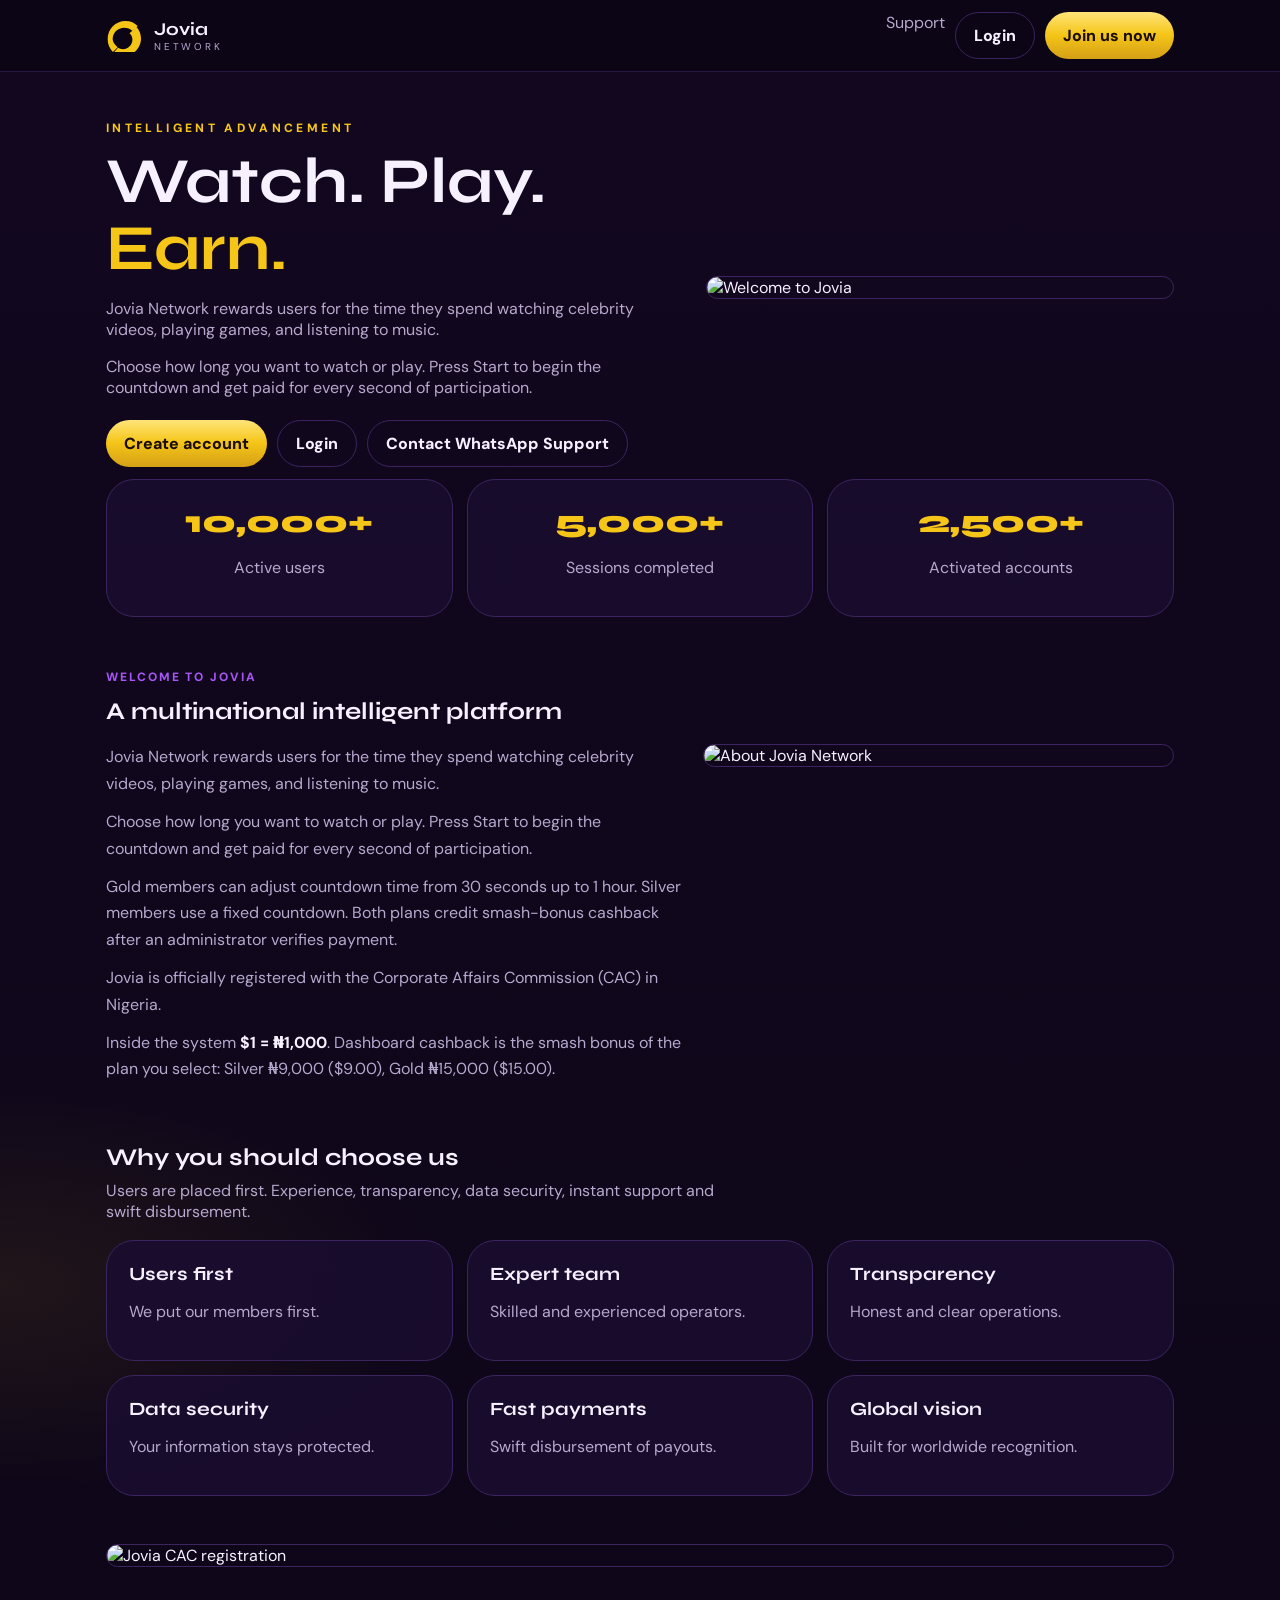
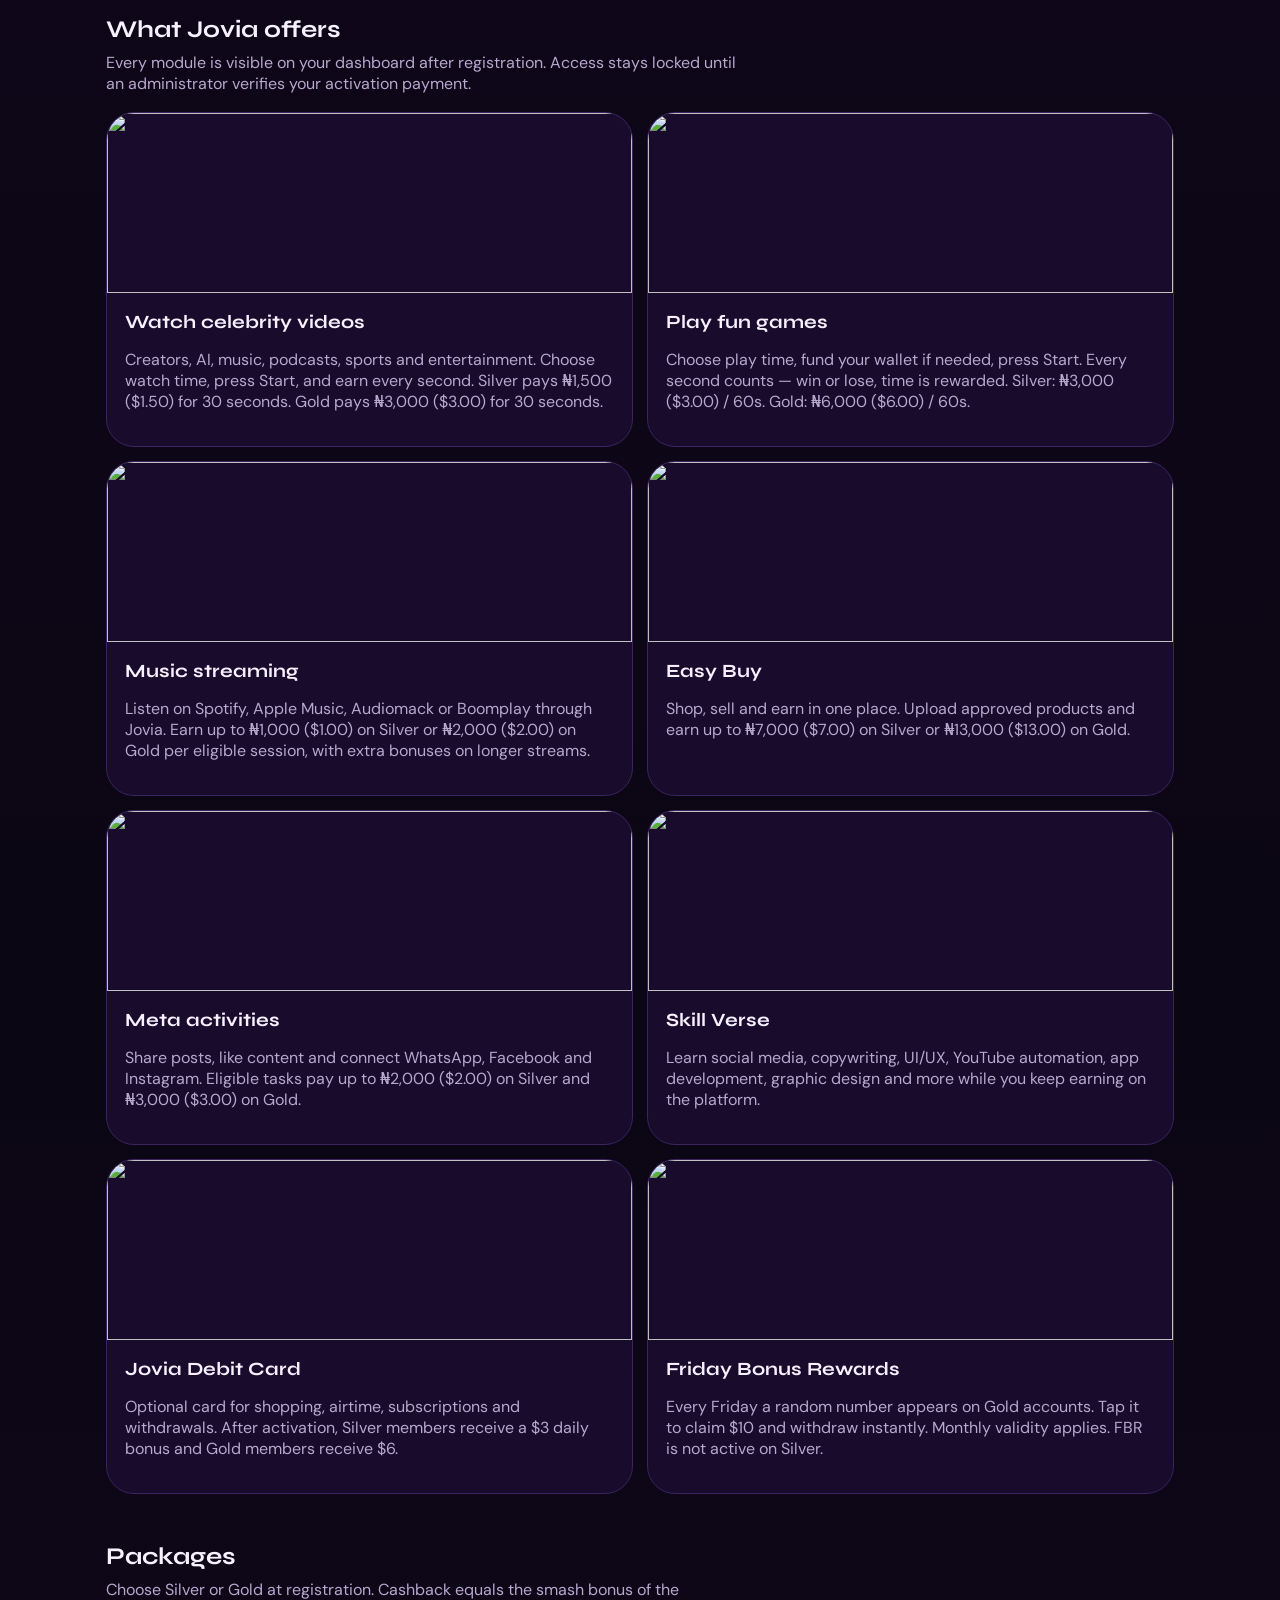
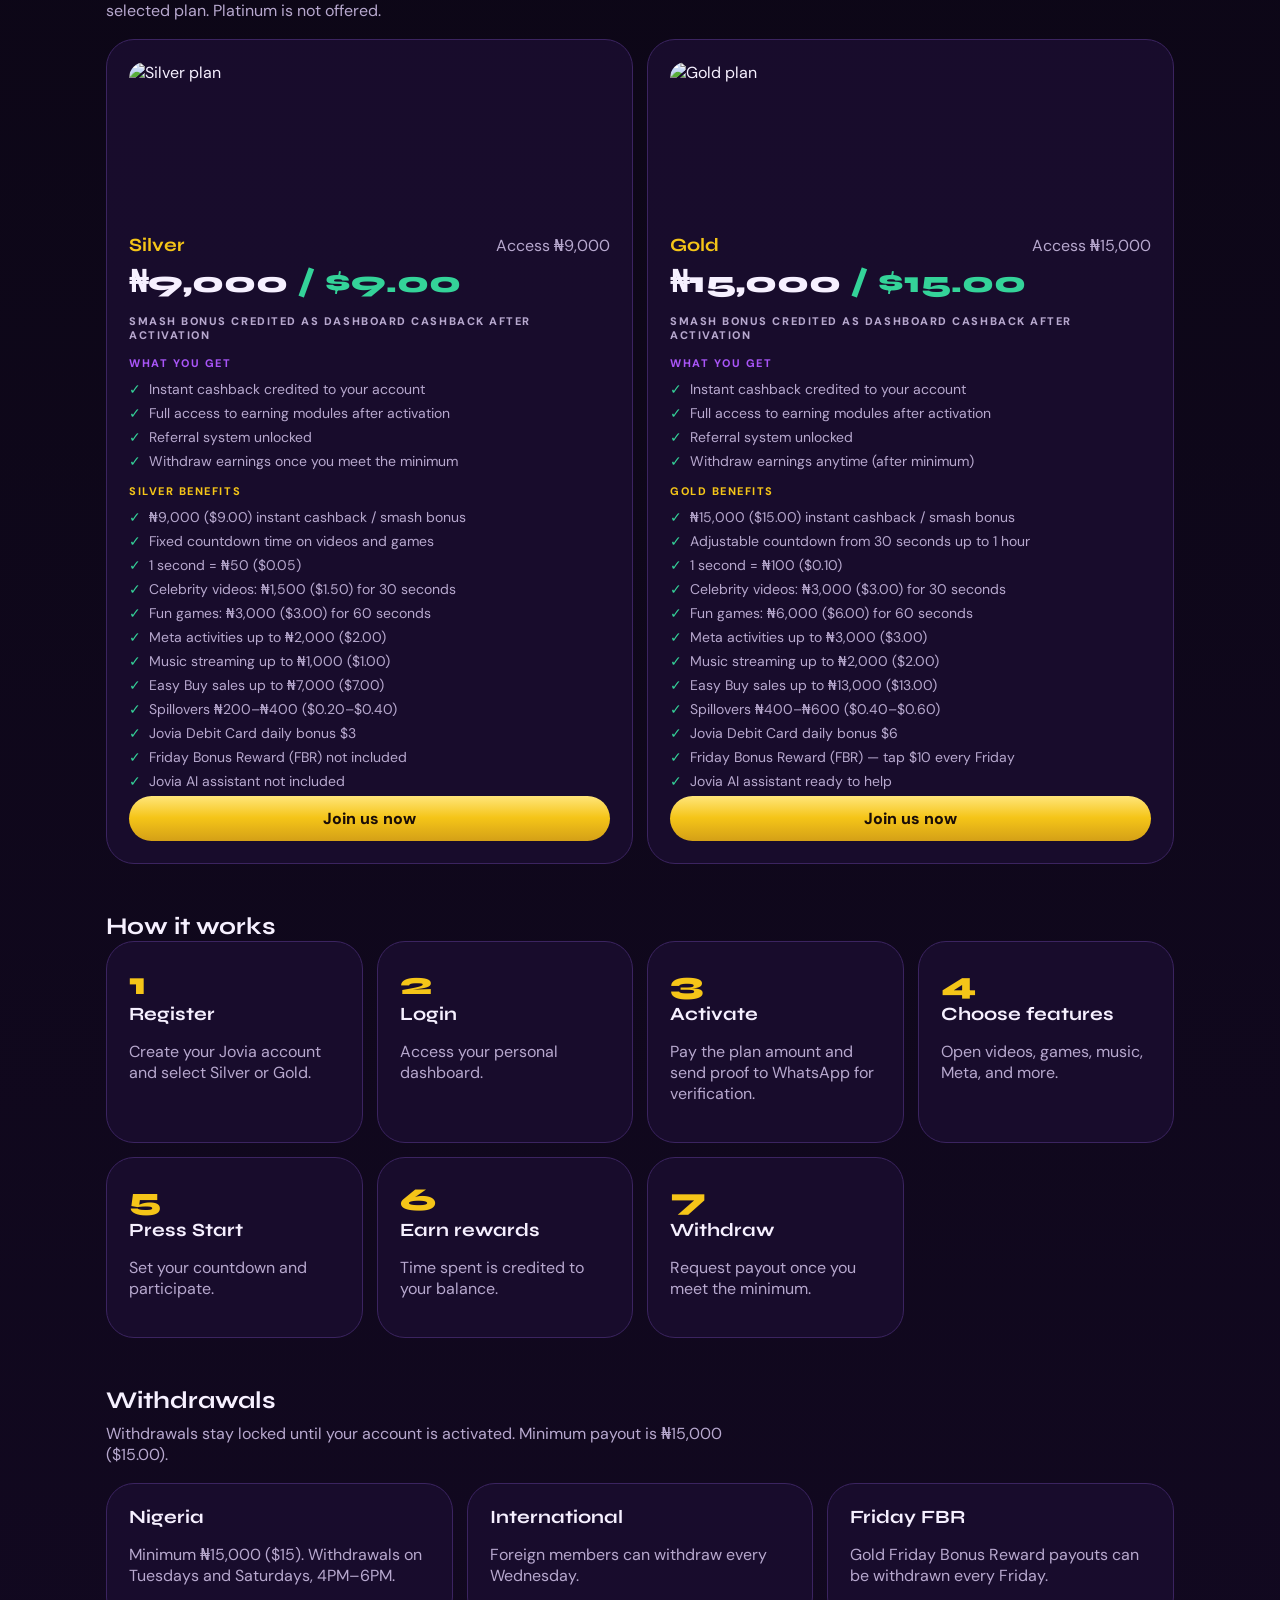
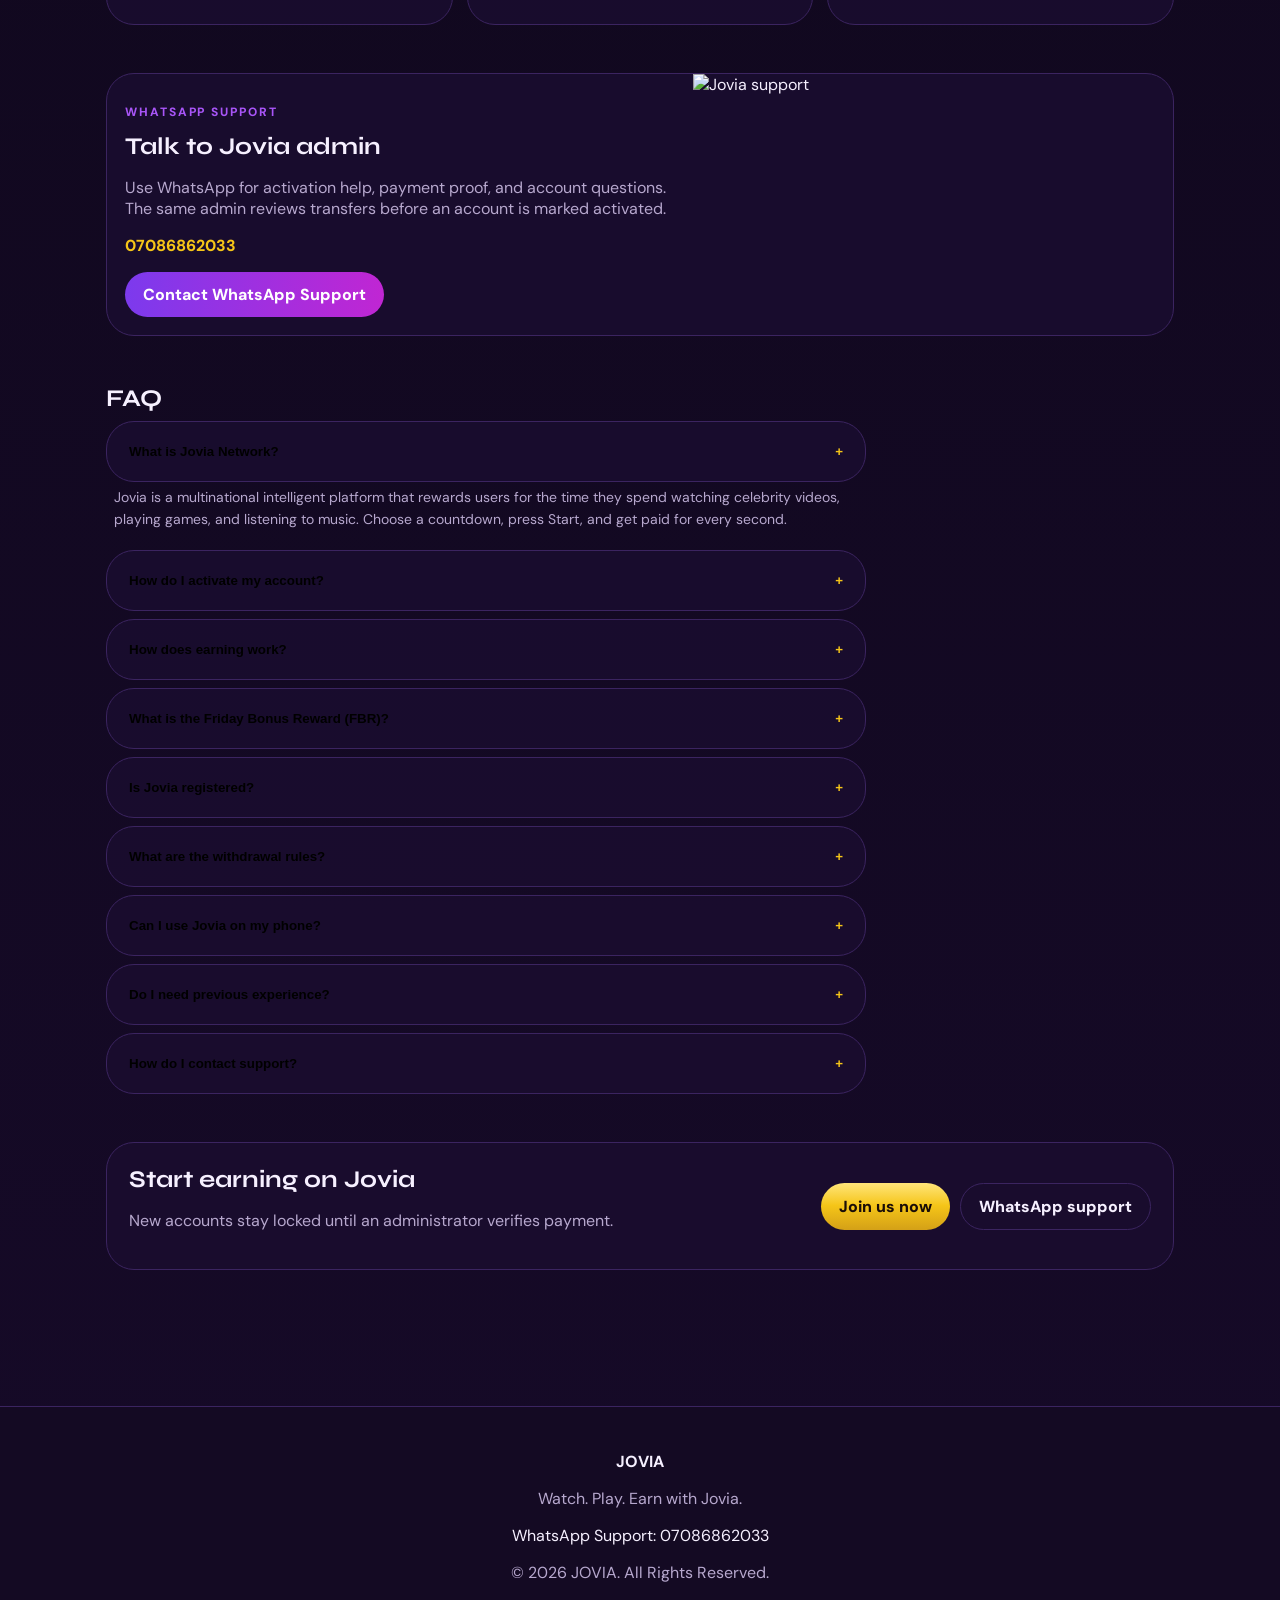
==== index.html @ 7bcab1d8 "Add files via upload" ====
<!DOCTYPE html>
<html lang="en">
<head>
  <meta charset="UTF-8" />
  <meta name="viewport" content="width=device-width, initial-scale=1" />
  <title>Jovia Network</title>
  <link rel="stylesheet" href="style.css" />
</head>
<body>
  <header class="topbar">
    <div class="topbar-inner">
      <a class="logo" href="index.html">
        <svg viewBox="0 0 48 36" aria-hidden="true"><path d="M8 22c0-8 6-14 14-14 4 0 7 1.4 9.5 3.8L38 6c-3.6-3.7-8.6-6-14.5-6C11.3 0 2 9.4 2 22c0 6.2 2.4 11.4 6.3 15.2L14 31.4C10.4 28.5 8 25.5 8 22Zm20.2-7.4c2.2 2 3.5 4.6 3.5 7.6 0 6.4-5.1 11.6-11.4 11.6-2.2 0-4.2-.6-5.9-1.7L9.2 38C12.5 40.6 16.6 42 21 42c11.6 0 21-9.4 21-21 0-5.3-2-10.1-5.3-13.8l-8.5 7.4Z" fill="#F5C518"/></svg>
        <span><b>Jovia</b><small>Network</small></span>
      </a>
      <div class="cta" style="margin:0">
        <a class="hide-sm muted" href="#support">Support</a>
        <a class="ghost-btn hide-sm" href="login.html">Login</a>
        <a class="gold-btn" href="register.html">Join us now</a>
      </div>
    </div>
  </header>

  <main class="wrap">
    <section class="hero">
      <div>
        <p class="kicker">Intelligent advancement</p>
        <h1>Watch. Play. <span>Earn.</span></h1>
        <p class="muted">Jovia Network rewards users for the time they spend watching celebrity videos, playing games, and listening to music.</p>
        <p class="muted">Choose how long you want to watch or play. Press Start to begin the countdown and get paid for every second of participation.</p>
        <div class="cta">
          <a class="gold-btn" href="register.html">Create account</a>
          <a class="ghost-btn" href="login.html">Login</a>
          <a class="ghost-btn" href="https://wa.me/2347086862033" target="_blank" rel="noopener">Contact WhatsApp Support</a>
        </div>
      </div>
      <img src="images/1000032017.jpg" alt="Welcome to Jovia" />
    </section>

    <section class="stats">
      <div class="card" style="text-align:center"><div class="stat">10,000+</div><p class="muted">Active users</p></div>
      <div class="card" style="text-align:center"><div class="stat">5,000+</div><p class="muted">Sessions completed</p></div>
      <div class="card" style="text-align:center"><div class="stat">2,500+</div><p class="muted">Activated accounts</p></div>
    </section>

    <section class="sec">
      <p class="badge">Welcome to Jovia</p>
      <h2>A multinational intelligent platform</h2>
      <div class="split">
        <div class="copy">
          <p>Jovia Network rewards users for the time they spend watching celebrity videos, playing games, and listening to music.</p>
          <p>Choose how long you want to watch or play. Press Start to begin the countdown and get paid for every second of participation.</p>
          <p>Gold members can adjust countdown time from 30 seconds up to 1 hour. Silver members use a fixed countdown. Both plans credit smash-bonus cashback after an administrator verifies payment.</p>
          <p>Jovia is officially registered with the Corporate Affairs Commission (CAC) in Nigeria.</p>
          <p>Inside the system <strong>$1 = ₦1,000</strong>. Dashboard cashback is the smash bonus of the plan you select: Silver ₦9,000 ($9.00), Gold ₦15,000 ($15.00).</p>
        </div>
        <img class="shot" src="images/1000032016.jpg" alt="About Jovia Network" />
      </div>
    </section>

    <section class="sec">
      <h2>Why you should choose us</h2>
      <p class="muted lead">Users are placed first. Experience, transparency, data security, instant support and swift disbursement.</p>
      <div class="grid3">
        <div class="card"><h3>Users first</h3><p class="muted">We put our members first.</p></div>
        <div class="card"><h3>Expert team</h3><p class="muted">Skilled and experienced operators.</p></div>
        <div class="card"><h3>Transparency</h3><p class="muted">Honest and clear operations.</p></div>
        <div class="card"><h3>Data security</h3><p class="muted">Your information stays protected.</p></div>
        <div class="card"><h3>Fast payments</h3><p class="muted">Swift disbursement of payouts.</p></div>
        <div class="card"><h3>Global vision</h3><p class="muted">Built for worldwide recognition.</p></div>
      </div>
    </section>

    <section class="sec"><img class="shot" src="images/1000032018.jpg" alt="Jovia CAC registration" /></section>

    <section class="sec">
      <h2>What Jovia offers</h2>
      <p class="muted lead">Every module is visible on your dashboard after registration. Access stays locked until an administrator verifies your activation payment.</p>
      <div class="grid2">
        <article class="card feature"><img src="images/1000032020.jpg" alt=""><div class="pad"><h3>Watch celebrity videos</h3><p class="muted">Creators, AI, music, podcasts, sports and entertainment. Choose watch time, press Start, and earn every second. Silver pays ₦1,500 ($1.50) for 30 seconds. Gold pays ₦3,000 ($3.00) for 30 seconds.</p></div></article>
        <article class="card feature"><img src="images/1000032021.jpg" alt=""><div class="pad"><h3>Play fun games</h3><p class="muted">Choose play time, fund your wallet if needed, press Start. Every second counts — win or lose, time is rewarded. Silver: ₦3,000 ($3.00) / 60s. Gold: ₦6,000 ($6.00) / 60s.</p></div></article>
        <article class="card feature"><img src="images/1000032022.jpg" alt=""><div class="pad"><h3>Music streaming</h3><p class="muted">Listen on Spotify, Apple Music, Audiomack or Boomplay through Jovia. Earn up to ₦1,000 ($1.00) on Silver or ₦2,000 ($2.00) on Gold per eligible session, with extra bonuses on longer streams.</p></div></article>
        <article class="card feature"><img src="images/1000032023.jpg" alt=""><div class="pad"><h3>Easy Buy</h3><p class="muted">Shop, sell and earn in one place. Upload approved products and earn up to ₦7,000 ($7.00) on Silver or ₦13,000 ($13.00) on Gold.</p></div></article>
        <article class="card feature"><img src="images/1000034482.jpg" alt=""><div class="pad"><h3>Meta activities</h3><p class="muted">Share posts, like content and connect WhatsApp, Facebook and Instagram. Eligible tasks pay up to ₦2,000 ($2.00) on Silver and ₦3,000 ($3.00) on Gold.</p></div></article>
        <article class="card feature"><img src="images/1000034480.jpg" alt=""><div class="pad"><h3>Skill Verse</h3><p class="muted">Learn social media, copywriting, UI/UX, YouTube automation, app development, graphic design and more while you keep earning on the platform.</p></div></article>
        <article class="card feature"><img src="images/1000034481.jpg" alt=""><div class="pad"><h3>Jovia Debit Card</h3><p class="muted">Optional card for shopping, airtime, subscriptions and withdrawals. After activation, Silver members receive a $3 daily bonus and Gold members receive $6.</p></div></article>
        <article class="card feature"><img src="images/1000032019.jpg" alt=""><div class="pad"><h3>Friday Bonus Rewards</h3><p class="muted">Every Friday a random number appears on Gold accounts. Tap it to claim $10 and withdraw instantly. Monthly validity applies. FBR is not active on Silver.</p></div></article>
      </div>
    </section>

    <section class="sec">
      <h2>Packages</h2>
      <p class="muted lead">Choose Silver or Gold at registration. Cashback equals the smash bonus of the selected plan. Platinum is not offered.</p>
      <div class="grid2">
        <div class="card pkg">
          <img src="images/1000032047.jpg" alt="Silver plan">
          <div class="pkg-head"><h3>Silver</h3><span class="muted">Access ₦9,000</span></div>
          <p class="pkg-price">₦9,000 <span class="ok">/ $9.00</span></p>
          <p class="muted tiny">Smash bonus credited as dashboard cashback after activation</p>
          <p class="tiny violet">WHAT YOU GET</p>
          <ul class="checks">
            <li>Instant cashback credited to your account</li>
            <li>Full access to earning modules after activation</li>
            <li>Referral system unlocked</li>
            <li>Withdraw earnings once you meet the minimum</li>
          </ul>
          <p class="tiny gold">SILVER BENEFITS</p>
          <ul class="checks">
            <li>₦9,000 ($9.00) instant cashback / smash bonus</li>
            <li>Fixed countdown time on videos and games</li>
            <li>1 second = ₦50 ($0.05)</li>
            <li>Celebrity videos: ₦1,500 ($1.50) for 30 seconds</li>
            <li>Fun games: ₦3,000 ($3.00) for 60 seconds</li>
            <li>Meta activities up to ₦2,000 ($2.00)</li>
            <li>Music streaming up to ₦1,000 ($1.00)</li>
            <li>Easy Buy sales up to ₦7,000 ($7.00)</li>
            <li>Spillovers ₦200–₦400 ($0.20–$0.40)</li>
            <li>Jovia Debit Card daily bonus $3</li>
            <li>Friday Bonus Reward (FBR) not included</li>
            <li>Jovia AI assistant not included</li>
          </ul>
          <a class="gold-btn full" href="register.html">Join us now</a>
        </div>
        <div class="card pkg">
          <img src="images/1000032046.jpg" alt="Gold plan">
          <div class="pkg-head"><h3>Gold</h3><span class="muted">Access ₦15,000</span></div>
          <p class="pkg-price">₦15,000 <span class="ok">/ $15.00</span></p>
          <p class="muted tiny">Smash bonus credited as dashboard cashback after activation</p>
          <p class="tiny violet">WHAT YOU GET</p>
          <ul class="checks">
            <li>Instant cashback credited to your account</li>
            <li>Full access to earning modules after activation</li>
            <li>Referral system unlocked</li>
            <li>Withdraw earnings anytime (after minimum)</li>
          </ul>
          <p class="tiny gold">GOLD BENEFITS</p>
          <ul class="checks">
            <li>₦15,000 ($15.00) instant cashback / smash bonus</li>
            <li>Adjustable countdown from 30 seconds up to 1 hour</li>
            <li>1 second = ₦100 ($0.10)</li>
            <li>Celebrity videos: ₦3,000 ($3.00) for 30 seconds</li>
            <li>Fun games: ₦6,000 ($6.00) for 60 seconds</li>
            <li>Meta activities up to ₦3,000 ($3.00)</li>
            <li>Music streaming up to ₦2,000 ($2.00)</li>
            <li>Easy Buy sales up to ₦13,000 ($13.00)</li>
            <li>Spillovers ₦400–₦600 ($0.40–$0.60)</li>
            <li>Jovia Debit Card daily bonus $6</li>
            <li>Friday Bonus Reward (FBR) — tap $10 every Friday</li>
            <li>Jovia AI assistant ready to help</li>
          </ul>
          <a class="gold-btn full" href="register.html">Join us now</a>
        </div>
      </div>
    </section>

    <section class="sec">
      <h2>How it works</h2>
      <div class="grid4">
        <div class="card"><div class="stat">1</div><h3>Register</h3><p class="muted">Create your Jovia account and select Silver or Gold.</p></div>
        <div class="card"><div class="stat">2</div><h3>Login</h3><p class="muted">Access your personal dashboard.</p></div>
        <div class="card"><div class="stat">3</div><h3>Activate</h3><p class="muted">Pay the plan amount and send proof to WhatsApp for verification.</p></div>
        <div class="card"><div class="stat">4</div><h3>Choose features</h3><p class="muted">Open videos, games, music, Meta, and more.</p></div>
        <div class="card"><div class="stat">5</div><h3>Press Start</h3><p class="muted">Set your countdown and participate.</p></div>
        <div class="card"><div class="stat">6</div><h3>Earn rewards</h3><p class="muted">Time spent is credited to your balance.</p></div>
        <div class="card"><div class="stat">7</div><h3>Withdraw</h3><p class="muted">Request payout once you meet the minimum.</p></div>
      </div>
    </section>

    <section class="sec">
      <h2>Withdrawals</h2>
      <p class="muted lead">Withdrawals stay locked until your account is activated. Minimum payout is ₦15,000 ($15.00).</p>
      <div class="grid3">
        <div class="card"><h3>Nigeria</h3><p class="muted">Minimum ₦15,000 ($15). Withdrawals on Tuesdays and Saturdays, 4PM–6PM.</p></div>
        <div class="card"><h3>International</h3><p class="muted">Foreign members can withdraw every Wednesday.</p></div>
        <div class="card"><h3>Friday FBR</h3><p class="muted">Gold Friday Bonus Reward payouts can be withdrawn every Friday.</p></div>
      </div>
    </section>

    <section class="sec" id="support">
      <div class="card feature support">
        <div class="pad">
          <p class="badge">WhatsApp support</p>
          <h2>Talk to Jovia admin</h2>
          <p class="muted">Use WhatsApp for activation help, payment proof, and account questions. The same admin reviews transfers before an account is marked activated.</p>
          <p class="gold-text">07086862033</p>
          <a class="violet-btn" href="https://wa.me/2347086862033" target="_blank" rel="noopener">Contact WhatsApp Support</a>
        </div>
        <img src="images/1000032024.jpg" alt="Jovia support">
      </div>
    </section>

    <section class="sec faq-sec">
      <h2>FAQ</h2>
      <button class="card faq" type="button" onclick="this.nextElementSibling.classList.toggle('hidden')">What is Jovia Network? <span>+</span></button>
      <p class="faq-a">Jovia is a multinational intelligent platform that rewards users for the time they spend watching celebrity videos, playing games, and listening to music. Choose a countdown, press Start, and get paid for every second.</p>
      <button class="card faq" type="button" onclick="this.nextElementSibling.classList.toggle('hidden')">How do I activate my account? <span>+</span></button>
      <p class="faq-a hidden">Register and choose Silver or Gold. Open Activation, transfer the plan amount to one of the displayed payment accounts, tap I Have Made Payment, then send your proof to WhatsApp support. Your account stays pending until an administrator verifies the payment.</p>
      <button class="card faq" type="button" onclick="this.nextElementSibling.classList.toggle('hidden')">How does earning work? <span>+</span></button>
      <p class="faq-a hidden">Choose how long you want to watch or play, press Start to begin the countdown, and get paid for the time spent. Gold members can adjust countdown time from 30 seconds up to 1 hour.</p>
      <button class="card faq" type="button" onclick="this.nextElementSibling.classList.toggle('hidden')">What is the Friday Bonus Reward (FBR)? <span>+</span></button>
      <p class="faq-a hidden">Every Friday a random number appears on Gold accounts. Tap it to claim a $10 reward and withdraw instantly. Monthly validity applies. FBR is not active on Silver.</p>
      <button class="card faq" type="button" onclick="this.nextElementSibling.classList.toggle('hidden')">Is Jovia registered? <span>+</span></button>
      <p class="faq-a hidden">Yes. Jovia Network is officially registered with the Corporate Affairs Commission (CAC) in Nigeria.</p>
      <button class="card faq" type="button" onclick="this.nextElementSibling.classList.toggle('hidden')">What are the withdrawal rules? <span>+</span></button>
      <p class="faq-a hidden">Nigerians: minimum ₦15,000 on Tuesdays and Saturdays, 4PM–6PM. Foreign members: every Wednesday. FBR withdrawals: every Friday.</p>
      <button class="card faq" type="button" onclick="this.nextElementSibling.classList.toggle('hidden')">Can I use Jovia on my phone? <span>+</span></button>
      <p class="faq-a hidden">Yes. The platform is mobile-first and designed to feel like an app on Android and iPhone.</p>
      <button class="card faq" type="button" onclick="this.nextElementSibling.classList.toggle('hidden')">Do I need previous experience? <span>+</span></button>
      <p class="faq-a hidden">No. Set a countdown, press Start, and participate. Skill Verse is available if you want to learn high-income digital skills while you earn.</p>
      <button class="card faq" type="button" onclick="this.nextElementSibling.classList.toggle('hidden')">How do I contact support? <span>+</span></button>
      <p class="faq-a hidden">Use WhatsApp support at 07086862033 for activation help, payment proof, and account questions.</p>
    </section>

    <section class="sec">
      <div class="card cta-bar">
        <div>
          <h2>Start earning on Jovia</h2>
          <p class="muted">New accounts stay locked until an administrator verifies payment.</p>
        </div>
        <div class="cta" style="margin:0">
          <a class="gold-btn" href="register.html">Join us now</a>
          <a class="ghost-btn" href="https://wa.me/2347086862033" target="_blank" rel="noopener">WhatsApp support</a>
        </div>
      </div>
    </section>
  </main>

  <footer>
    <p><strong>JOVIA</strong></p>
    <p class="muted">Watch. Play. Earn with Jovia.</p>
    <p>WhatsApp Support: <a href="https://wa.me/2347086862033">07086862033</a></p>
    <p class="muted">© 2026 JOVIA. All Rights Reserved.</p>
  </footer>
  <div id="toast" class="toast home hidden"></div>
  <script src="script.js"></script>
  <script>startFeed("home");</script>
</body>
</html>
---- style.css ----
@import url("https://fonts.googleapis.com/css2?family=DM+Sans:wght@400;500;600;700;800&family=Syne:wght@700;800&display=swap");

:root {
  --bg: #0b0614;
  --bg-soft: #140a22;
  --surface: #1a0d2e;
  --card: #22113a;
  --fg: #f6f0ff;
  --muted: #b7a8ce;
  --primary: #f5c518;
  --primary-fg: #1a0d08;
  --violet: #a855f7;
  --violet-deep: #6d28d9;
  --border: #3b2460;
  --success: #34d399;
  --danger: #fb7185;
}

* { box-sizing: border-box; }
html, body { min-height: 100%; margin: 0; }
body {
  background:
    radial-gradient(1200px 500px at 80% -10%, rgb(168 85 247 / 0.28), transparent 55%),
    radial-gradient(900px 420px at 0% 20%, rgb(245 197 24 / 0.08), transparent 50%),
    linear-gradient(180deg, #12071f 0%, #0b0614 40%, #160a28 100%);
  color: var(--fg);
  font-family: "DM Sans", system-ui, sans-serif;
  -webkit-font-smoothing: antialiased;
}
button:not(:disabled), [role="button"]:not(:disabled) { cursor: pointer; }
a { color: inherit; text-decoration: none; }
img, video { max-width: 100%; display: block; }
h1, h2, h3 { font-family: Syne, sans-serif; margin: 0; }

.wrap { max-width: 1100px; margin: 0 auto; padding: 0 16px 80px; }
.narrow { max-width: 520px; margin: 0 auto; padding: 24px 16px 96px; }
.muted { color: var(--muted); }
.ok { color: var(--success); }
.err { color: var(--danger); font-size: 14px; }
.lock { color: var(--danger); font-weight: 800; }
.hidden { display: none !important; }
.badge {
  color: var(--violet);
  font-weight: 800;
  letter-spacing: .16em;
  font-size: 12px;
  text-transform: uppercase;
}

.topbar {
  position: sticky; top: 0; z-index: 20;
  border-bottom: 1px solid rgb(59 36 96 / .6);
  background: rgb(11 6 20 / .82);
  backdrop-filter: blur(16px);
}
.topbar-inner, .row {
  display: flex; justify-content: space-between; align-items: center; gap: 12px;
}
.topbar-inner { max-width: 1100px; margin: 0 auto; padding: 12px 16px; }

.logo { display: flex; align-items: center; gap: 8px; }
.logo svg { width: 40px; height: 32px; }
.logo b { font-family: Syne, sans-serif; font-size: 18px; }
.logo small { display: block; font-size: 10px; letter-spacing: .28em; text-transform: uppercase; color: var(--muted); }

.gold-btn, .violet-btn, .ghost-btn {
  display: inline-flex; align-items: center; justify-content: center;
  border: 0; border-radius: 999px; padding: 12px 18px;
  font-weight: 800; text-decoration: none; text-align: center;
}
.gold-btn { background: linear-gradient(180deg, #ffe57a 0%, #f5c518 48%, #d4a017 100%); color: var(--primary-fg); }
.violet-btn { background: linear-gradient(90deg, #7c3aed, #c026d3); color: #fff; }
.ghost-btn { background: transparent; border: 1px solid var(--border); color: var(--fg); }

.card, .card-glow {
  background: rgb(26 13 46 / 0.92);
  border: 1px solid var(--border);
  border-radius: 28px;
  padding: 22px;
}
.hero { display: grid; gap: 28px; padding: 36px 0 12px; align-items: center; }
.hero img, .shot { width: 100%; border-radius: 32px; border: 1px solid var(--border); object-fit: cover; }
.hero h1 { font-size: clamp(36px, 6vw, 64px); line-height: 1.05; }
.hero h1 span { color: var(--primary); }
.amount { font-family: Syne, sans-serif; font-size: 42px; font-weight: 800; color: var(--violet); }
.timer { font-family: Syne, sans-serif; font-size: 48px; font-weight: 800; color: var(--danger); }

.stats, .grid2, .grid3, .grid4 { display: grid; gap: 14px; }
@media (min-width: 760px) {
  .hero, .split { grid-template-columns: 1.1fr .9fr; }
  .stats { grid-template-columns: repeat(3, 1fr); }
  .grid2 { grid-template-columns: 1fr 1fr; }
  .grid3 { grid-template-columns: 1fr 1fr 1fr; }
  .grid4 { grid-template-columns: repeat(4, 1fr); }
}

.feature img { height: 180px; width: 100%; object-fit: cover; }
.feature { overflow: hidden; padding: 0; }
.feature .pad { padding: 18px; }
.plan { text-align: left; border: 1px solid var(--border); background: var(--surface); border-radius: 24px; padding: 16px; color: var(--fg); width: 100%; }
.plan.selected { border-color: var(--primary); }
.plan img { height: 140px; width: 100%; object-fit: cover; border-radius: 16px; margin-bottom: 12px; }
.checks { margin: 10px 0 0; padding: 0; list-style: none; }
.checks li { display: flex; gap: 8px; color: var(--muted); font-size: 14px; margin: 6px 0; }
.checks li::before { content: "✓"; color: var(--success); font-weight: 800; }

.pay-acc { text-align: left; border: 1px solid var(--border); background: var(--card); border-radius: 20px; padding: 16px; margin-top: 12px; }
.pay-acc.selected { border-color: var(--primary); }
.acc-no { color: var(--primary); font-weight: 800; letter-spacing: .16em; font-size: 18px; background: none; border: 0; padding: 0; }

input, select {
  width: 100%; margin-top: 6px; padding: 12px 14px; border-radius: 16px;
  border: 1px solid var(--border); background: var(--bg); color: var(--fg);
}
label { display: block; margin: 12px 0; font-size: 14px; font-weight: 600; }
.full { width: 100%; }

.bal { background: linear-gradient(135deg, var(--violet-deep), var(--bg-soft)); border-radius: 24px; padding: 20px; }
.modules { display: grid; grid-template-columns: 1fr 1fr; gap: 12px; }
.mod { position: relative; text-align: left; padding: 16px; }
.mod small { color: var(--primary); font-size: 11px; font-weight: 800; letter-spacing: .12em; text-transform: uppercase; }
.vwrap { overflow: hidden; border-radius: 24px; border: 1px solid var(--border); background: var(--card); margin-top: 12px; }
.vwrap video { height: 180px; width: 100%; object-fit: cover; }
.vwrap p { padding: 12px 14px; margin: 0; font-weight: 700; }

.nav {
  position: sticky; bottom: 0; display: grid; grid-template-columns: repeat(5, 1fr);
  background: var(--surface); border-top: 1px solid var(--border);
}
.nav a, .nav button {
  text-align: center; padding: 12px 4px; font-size: 11px; text-decoration: none;
  color: var(--muted); background: none; border: 0; font-weight: 700;
}
.nav a.active, .nav button.active { color: var(--primary); }

footer { margin-top: 48px; border-top: 1px solid var(--border); padding: 28px 16px; text-align: center; background: rgb(20 10 34 / .8); }
.faq { width: 100%; text-align: left; margin-top: 8px; }
.kicker { color: var(--primary); font-weight: 800; letter-spacing: .28em; font-size: 12px; text-transform: uppercase; }
.cta { display: flex; flex-wrap: wrap; gap: 10px; margin-top: 22px; }

.toast {
  position: fixed;
  left: 12px;
  z-index: 40;
  pointer-events: none;
  box-shadow: 0 16px 40px rgb(0 0 0 / .35);
}
.toast.home {
  bottom: 16px;
  width: min(22rem, calc(100% - 24px));
  background: #f6f0ff;
  color: #140a22;
  border: 1px solid rgb(168 85 247 / .4);
  border-radius: 16px;
  padding: 10px 12px;
}
.toast.home .feed-kicker {
  display: flex; align-items: center; gap: 6px;
  font-size: 11px; font-weight: 800; letter-spacing: .14em;
  text-transform: uppercase; color: #6d28d9; margin: 0 0 4px;
}
.toast.home .who { margin: 0; font-size: 13px; font-weight: 700; color: #1a0d2e; }
.toast.home .meta { margin: 2px 0 0; font-size: 12px; color: #7c6b93; }
.toast.dash {
  bottom: 80px;
  width: min(18rem, calc(100% - 24px));
  background: rgb(26 13 46 / .96);
  color: var(--fg);
  border: 1px solid var(--border);
  border-radius: 16px;
  padding: 8px 10px;
}
.toast.dash .row-toast { display: flex; gap: 8px; align-items: flex-start; }
.toast.dash .coin {
  width: 32px; height: 32px; border-radius: 999px; flex: 0 0 32px;
  display: grid; place-items: center; background: rgb(52 211 153 / .15); color: var(--success);
  font-size: 14px;
}
.toast.dash .who { margin: 0; font-size: 13px; font-weight: 800; }
.toast.dash .meta { margin: 1px 0 0; font-size: 11px; color: var(--muted); line-height: 1.35; }

.dash-body { background: var(--bg); }
.dash-top {
  position: sticky; top: 0; z-index: 20;
  display: flex; align-items: center; justify-content: space-between;
  padding: 10px 16px;
  border-bottom: 1px solid var(--border);
  background: rgb(20 10 34 / .92);
  backdrop-filter: blur(16px);
}
.avatar {
  width: 36px; height: 36px; border-radius: 999px; border: 0;
  background: #4c1d95; color: #fff; font-weight: 800;
}
.dash-main { max-width: 512px; margin: 0 auto; padding: 18px 16px 96px; }
.welcome { margin: 0; color: var(--muted); font-size: 14px; }
.dash-name { font-size: 26px; margin: 2px 0 14px; }
.status-card {
  border: 1px solid rgb(251 113 133 / .4);
  background: var(--card);
  border-radius: 24px;
  padding: 16px;
}
.status-line { display: flex; align-items: center; gap: 6px; margin: 0; font-size: 13px; font-weight: 800; letter-spacing: .04em; }
.status-meta { margin: 8px 0 0; font-size: 14px; }
.gold-text { color: var(--primary); font-weight: 800; }
.status-help { margin: 8px 0 0; font-size: 14px; color: var(--muted); }
.dash-btn { margin-top: 12px; width: auto; padding: 8px 16px; font-size: 14px; }
.bal { background: linear-gradient(160deg, #5b21b6 0%, #2e1065 55%, #140a22 100%); border-radius: 24px; padding: 18px 18px 16px; margin-top: 16px; }
.bal-label { margin: 0; font-size: 11px; font-weight: 700; letter-spacing: .12em; text-transform: uppercase; color: var(--muted); }
.bal-amount { font-family: Syne, sans-serif; font-size: 40px; font-weight: 800; margin: 4px 0 0; color: #fff; }
.usd-toggle { background: none; border: 0; color: var(--primary); font-size: 12px; font-weight: 700; padding: 6px 0; }
.bal-actions { display: grid; grid-template-columns: 1fr 1fr; gap: 8px; margin-top: 10px; }
.feat-card, .prof-card, .wallet-bal, .ref-card {
  background: linear-gradient(180deg, rgb(255 255 255 / .06), rgb(255 255 255 / .02));
  border: 1px solid rgb(255 255 255 / .08);
  border-radius: 24px;
  padding: 16px;
  margin-top: 16px;
}
.feat-card h2 { font-size: 18px; margin-bottom: 10px; }
.feat-list { list-style: none; margin: 0; padding: 0; }
.feat-list li { display: flex; gap: 8px; color: var(--muted); font-size: 14px; margin: 8px 0; line-height: 1.35; }
.feat-list li svg { width: 16px; height: 16px; flex: 0 0 16px; margin-top: 2px; stroke: var(--muted); fill: none; }
.dash-h2 { font-size: 18px; margin: 22px 0 10px; }
.modules { display: grid; grid-template-columns: 1fr 1fr; gap: 12px; }
.mod {
  position: relative; text-align: left; padding: 16px;
  background: linear-gradient(180deg, rgb(255 255 255 / .06), rgb(255 255 255 / .02));
  border: 1px solid rgb(255 255 255 / .08);
  border-radius: 18px; color: var(--fg);
}
.mod svg.ico { width: 22px; height: 22px; stroke: var(--primary); fill: none; stroke-width: 1.8; }
.mod .lk { position: absolute; right: 12px; top: 12px; width: 16px; height: 16px; stroke: var(--muted); fill: none; }
.mod div { margin-top: 8px; font-size: 13px; font-weight: 800; }
.mod small { display: block; margin-top: 4px; color: var(--primary); font-size: 11px; font-weight: 800; letter-spacing: .12em; }
.vcard { overflow: hidden; border-radius: 24px; border: 1px solid var(--border); background: var(--card); margin-top: 12px; }
.vrel { position: relative; }
.vrel video { height: 176px; width: 100%; object-fit: cover; filter: brightness(.5); }
.vlock {
  position: absolute; inset: 0; margin: auto; width: max-content; height: max-content;
  background: linear-gradient(180deg, #ffe57a 0%, #f5c518 48%, #d4a017 100%);
  color: var(--primary-fg); border: 0; border-radius: 999px; padding: 8px 20px; font-weight: 800;
}
.vmeta { display: flex; justify-content: space-between; padding: 12px 16px; font-size: 14px; font-weight: 700; }
.vmeta-lock { color: var(--muted); font-size: 12px; font-weight: 600; }
.ref-link { color: var(--primary); font-weight: 700; font-size: 14px; word-break: break-all; margin: 6px 0 0; }
.copy-ref { background: none; border: 0; color: var(--fg); font-weight: 700; padding: 10px 0 0; }
.dash-nav {
  position: fixed; left: 0; right: 0; bottom: 0; z-index: 30;
  display: grid; grid-template-columns: repeat(5, 1fr);
  background: rgb(20 10 34 / .96);
  border-top: 1px solid var(--border);
  padding-bottom: env(safe-area-inset-bottom);
}
.dash-nav button {
  min-height: 56px; background: none; border: 0; color: var(--muted);
  display: flex; flex-direction: column; align-items: center; justify-content: center; gap: 2px;
  font-size: 11px; font-weight: 700;
}
.dash-nav button svg { width: 20px; height: 20px; stroke: currentColor; fill: none; stroke-width: 1.8; }
.dash-nav button.active { color: var(--primary); }
.lock-box { margin-top: 16px; border: 1px solid rgb(251 113 133 / .4); border-radius: 16px; padding: 14px; font-size: 14px; }
.lock-modal { position: fixed; inset: 0; z-index: 50; background: rgb(11 6 20 / .8); display: grid; place-items: center; padding: 16px; }
.lock-modal-card { width: min(360px, 100%); background: var(--card); border: 1px solid var(--border); border-radius: 24px; padding: 20px; text-align: center; }
.earn-row {
  width: 100%; display: flex; justify-content: space-between; align-items: center;
  text-align: left; margin-top: 10px; padding: 14px; border-radius: 16px;
  background: linear-gradient(180deg, rgb(255 255 255 / .06), rgb(255 255 255 / .02));
  border: 1px solid rgb(255 255 255 / .08); color: var(--fg);
}
.earn-row small { display: block; color: var(--muted); font-weight: 500; }
.prof-card .prow { display: flex; justify-content: space-between; gap: 12px; padding: 10px 0; border-bottom: 1px solid rgb(59 36 96 / .6); font-size: 14px; }
.prof-card .prow:last-child { border: 0; }
.ico-lock::before { content: "🔒"; font-size: 13px; }
.pw-wrap { position: relative; display: block; }
.pw-wrap input { padding-right: 44px; }
.eye {
  position: absolute; right: 12px; top: 50%; transform: translateY(-50%);
  background: none; border: 0; color: var(--muted); padding: 0; width: 24px; height: 24px;
}
.eye svg { width: 20px; height: 20px; stroke: currentColor; fill: none; }
.stat { font-family: Syne, sans-serif; font-size: 32px; font-weight: 800; color: var(--primary); }
.sec { padding: 40px 0 8px; }
.lead { max-width: 640px; margin: 8px 0 18px; }
.copy p { color: var(--muted); line-height: 1.65; margin: 0 0 12px; }
.copy strong { color: var(--fg); }
.split { display: grid; gap: 22px; margin-top: 18px; align-items: start; }
.pkg img { width: 100%; height: 160px; object-fit: cover; border-radius: 16px; margin-bottom: 12px; }
.pkg-head { display: flex; justify-content: space-between; align-items: baseline; }
.pkg-head h3 { color: var(--primary); }
.pkg-price { font-family: Syne, sans-serif; font-size: 30px; font-weight: 800; margin: 8px 0 0; }
.tiny { font-size: 11px; font-weight: 800; letter-spacing: .14em; text-transform: uppercase; margin: 14px 0 6px; }
.tiny.violet { color: var(--violet); }
.tiny.gold { color: var(--primary); }
.gold-text { color: var(--primary); font-weight: 800; }
.support { display: grid; padding: 0; overflow: hidden; }
.support img { height: 220px; object-fit: cover; }
.faq-sec { max-width: 760px; }
.faq { display: flex; justify-content: space-between; align-items: center; width: 100%; text-align: left; margin-top: 8px; font-weight: 700; }
.faq span { color: var(--primary); }
.faq-a { margin: 0; padding: 4px 8px 12px; color: var(--muted); font-size: 14px; line-height: 1.6; }
.cta-bar { display: flex; flex-wrap: wrap; justify-content: space-between; gap: 16px; align-items: center; }
.hide-sm { display: none; }
@media (min-width: 760px) {
  .hide-sm { display: inline-flex; }
  .split, .support { grid-template-columns: 1.1fr .9fr; }
  .support img { height: 100%; }
}
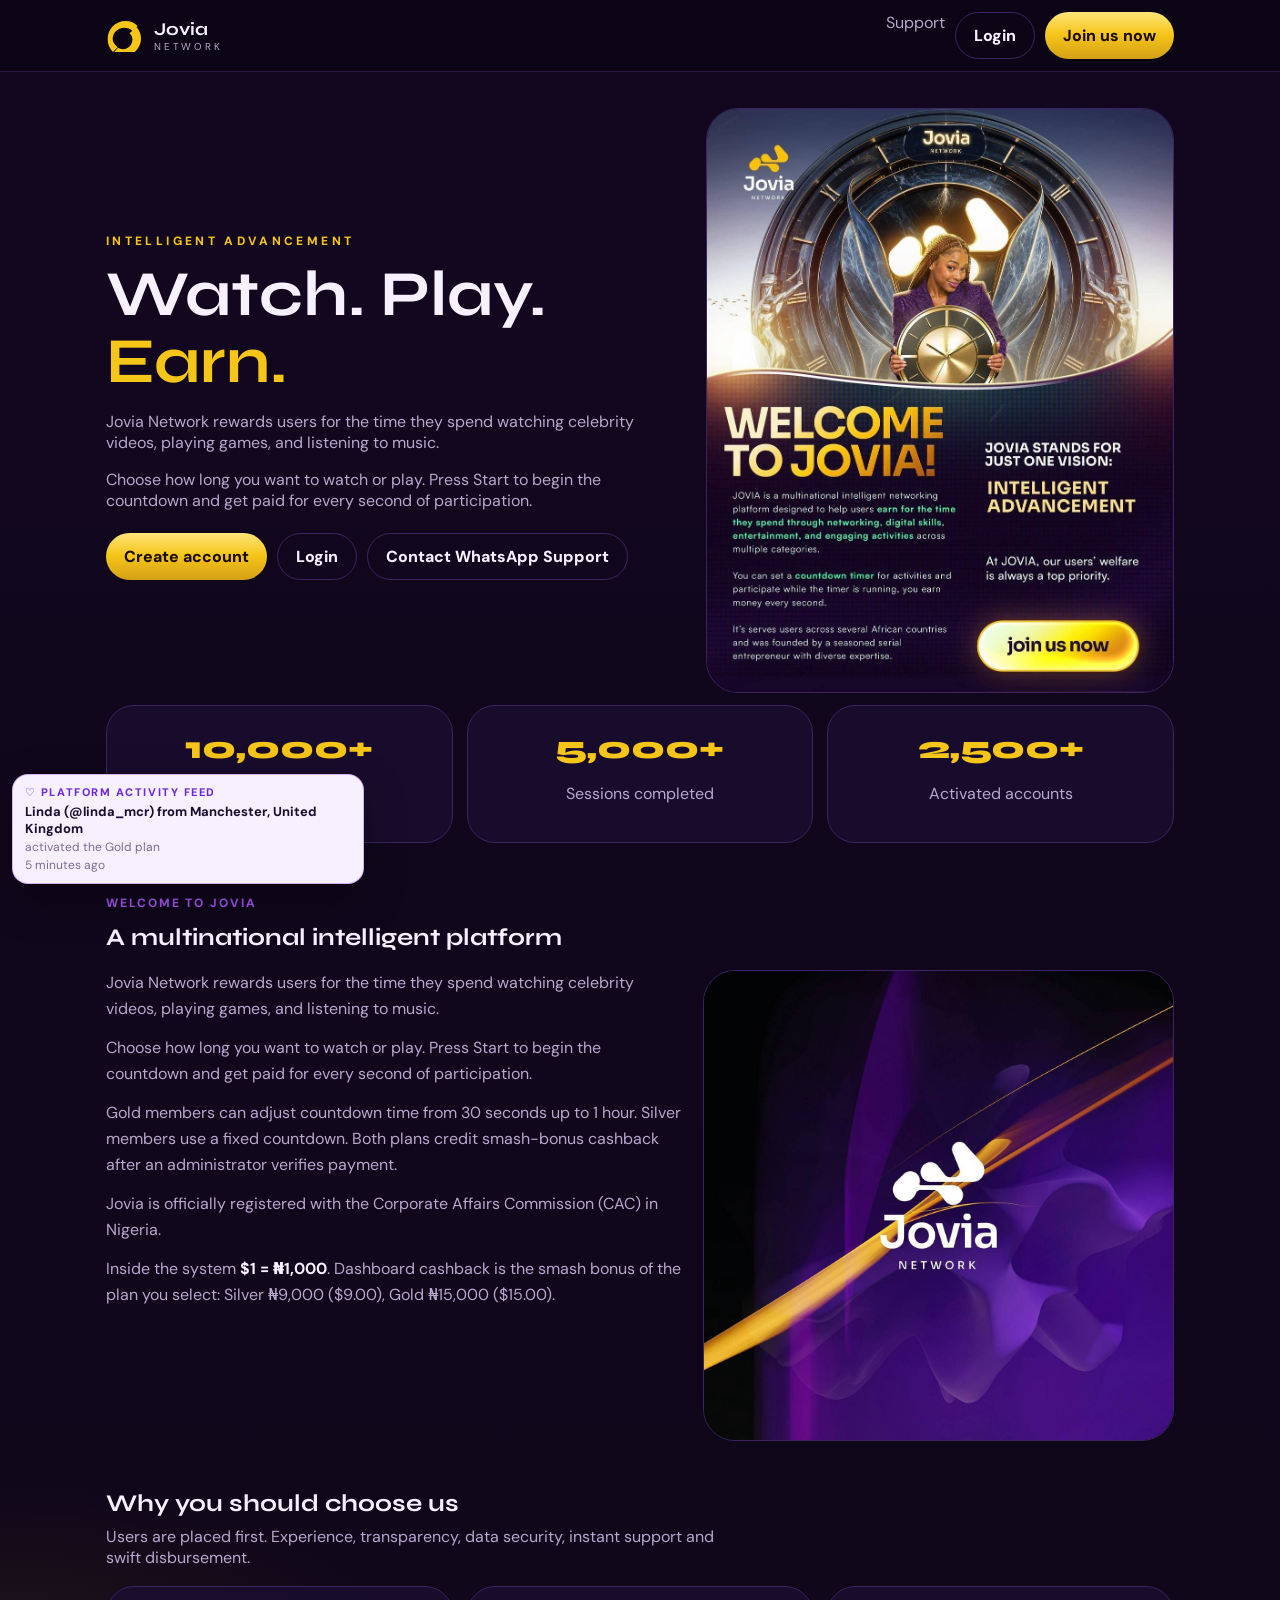
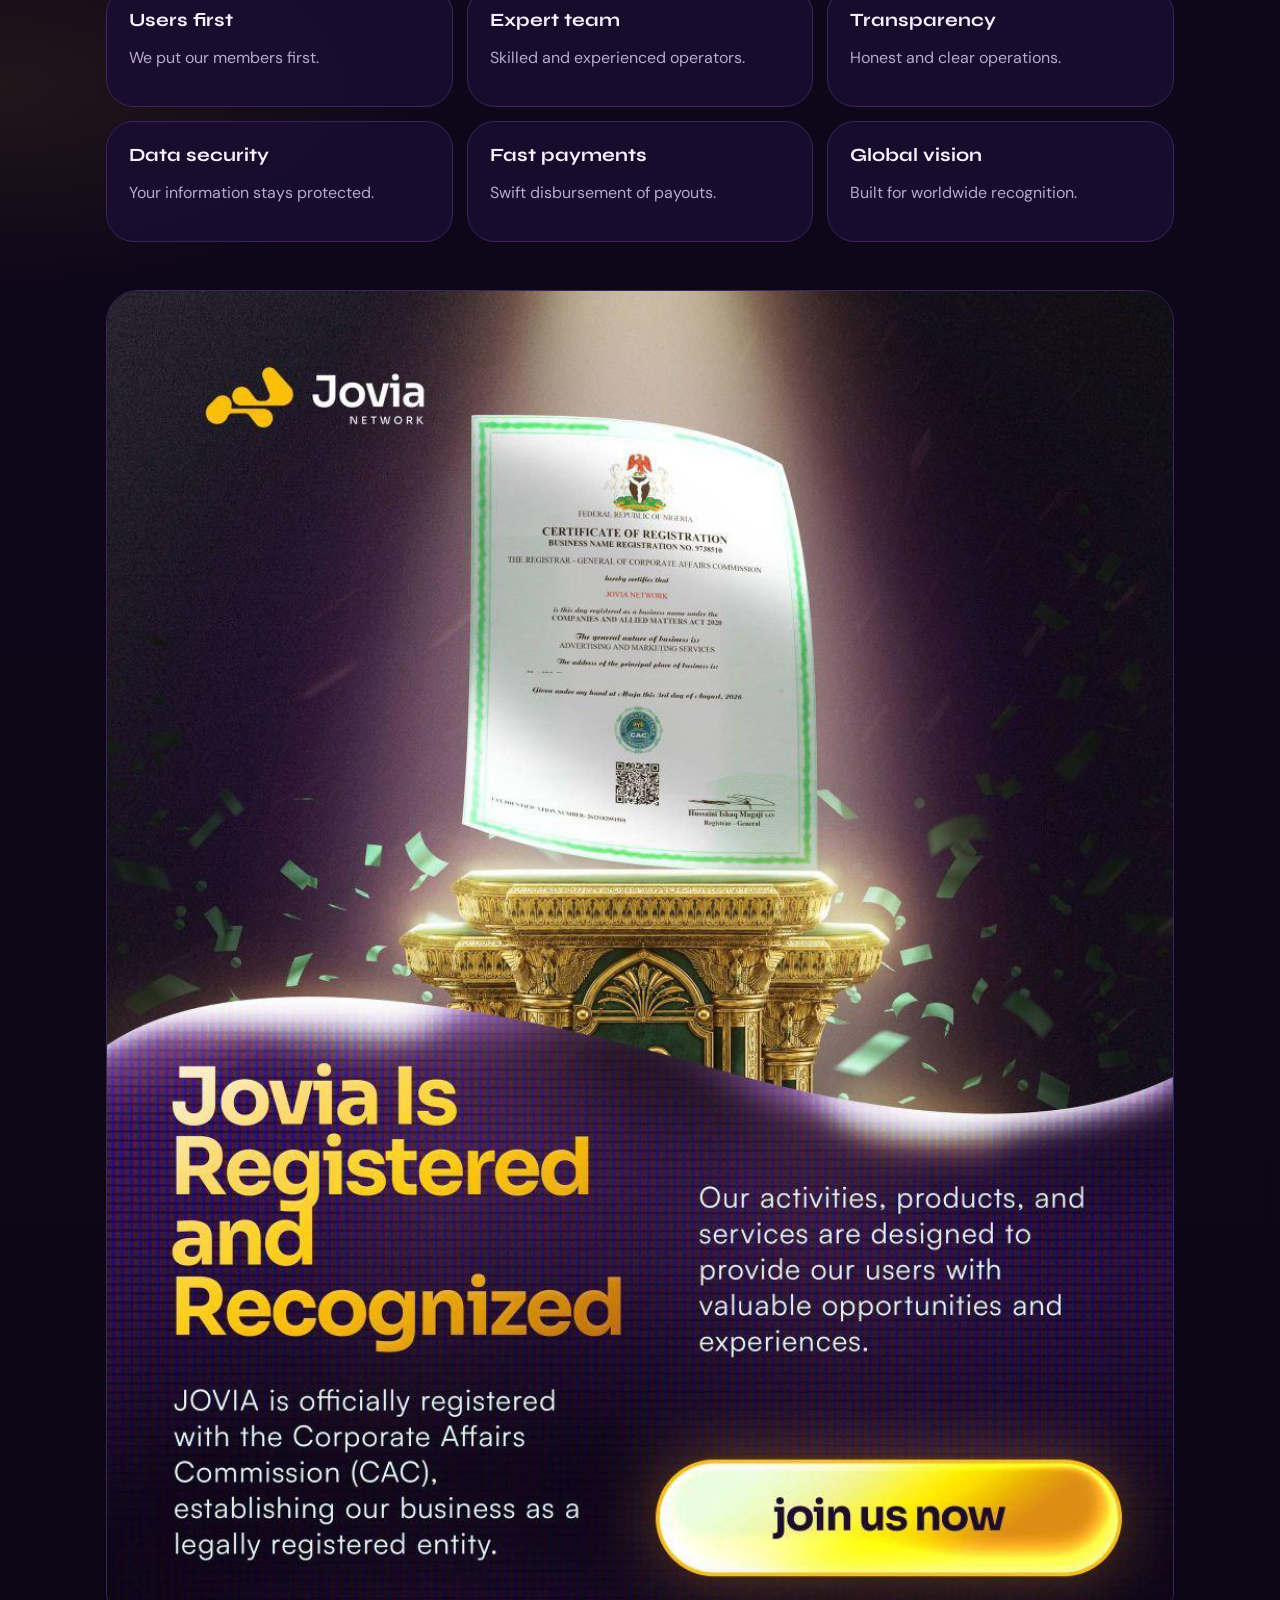
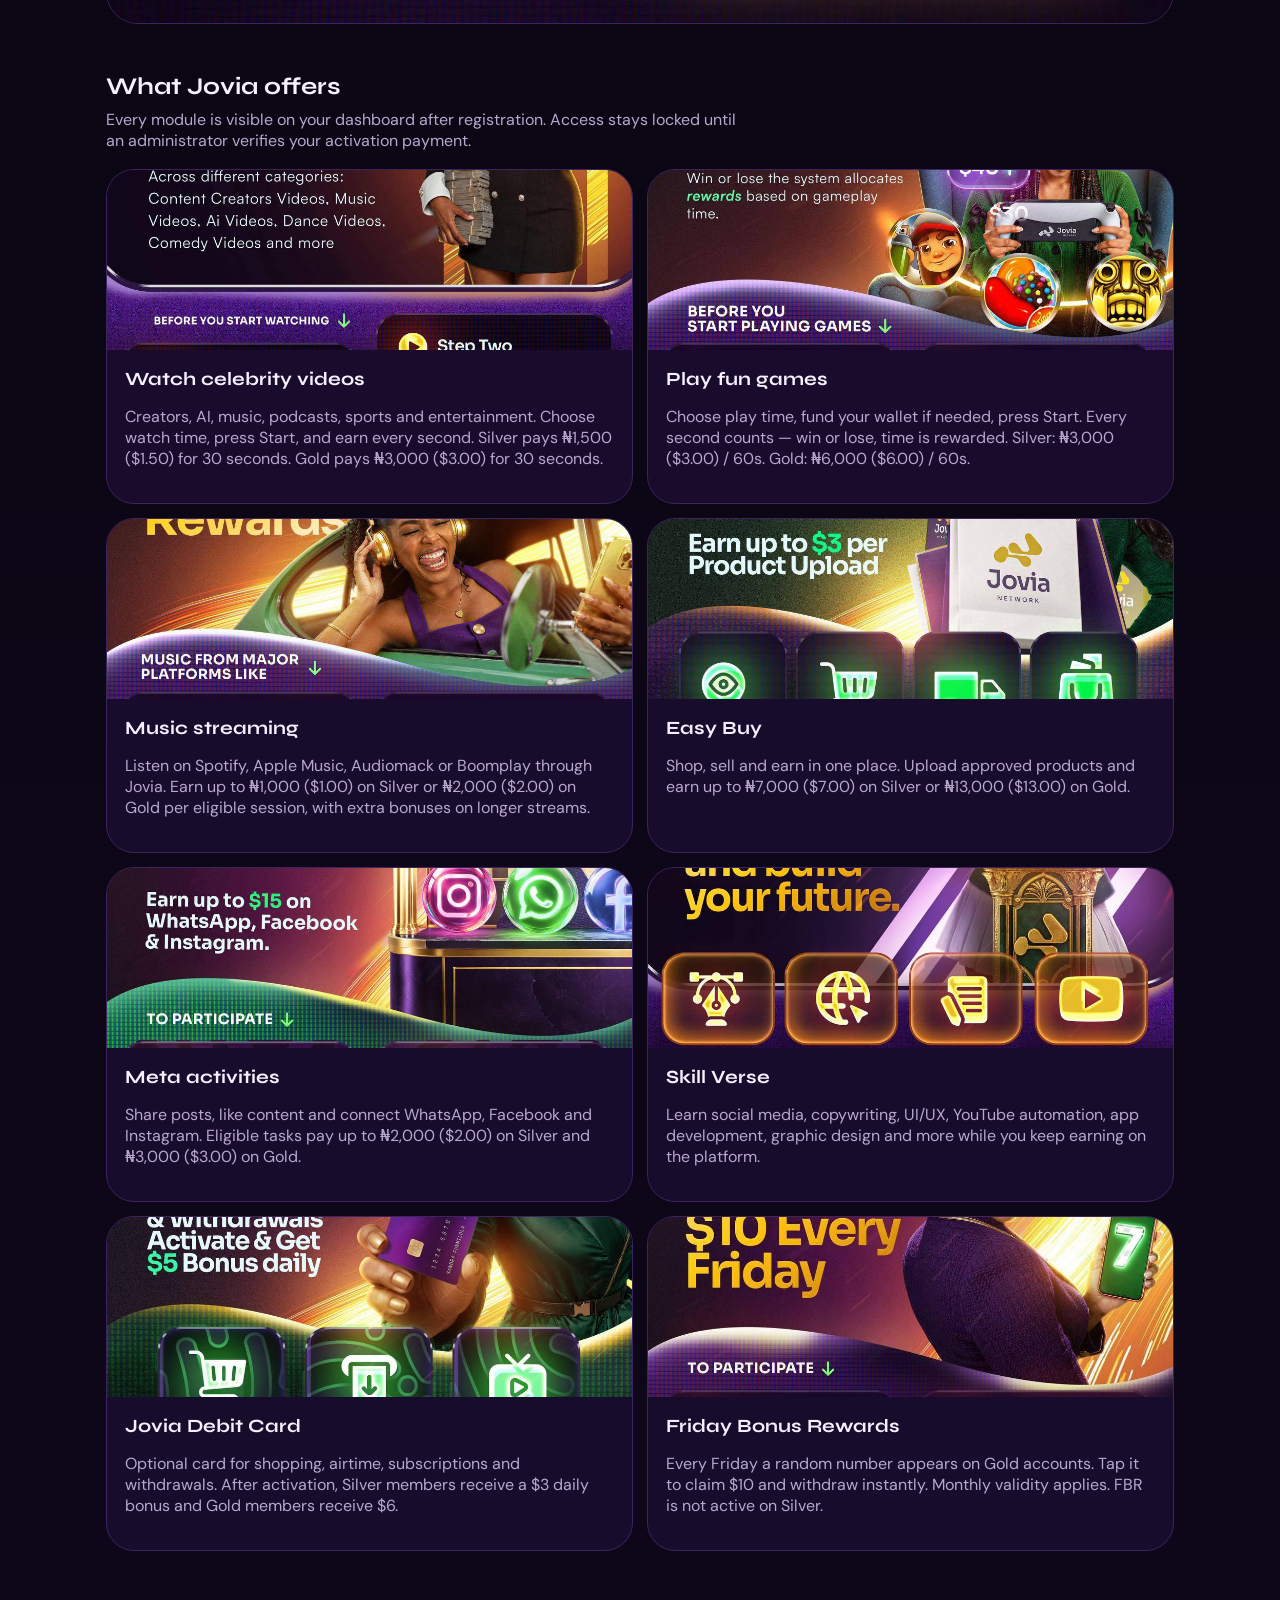
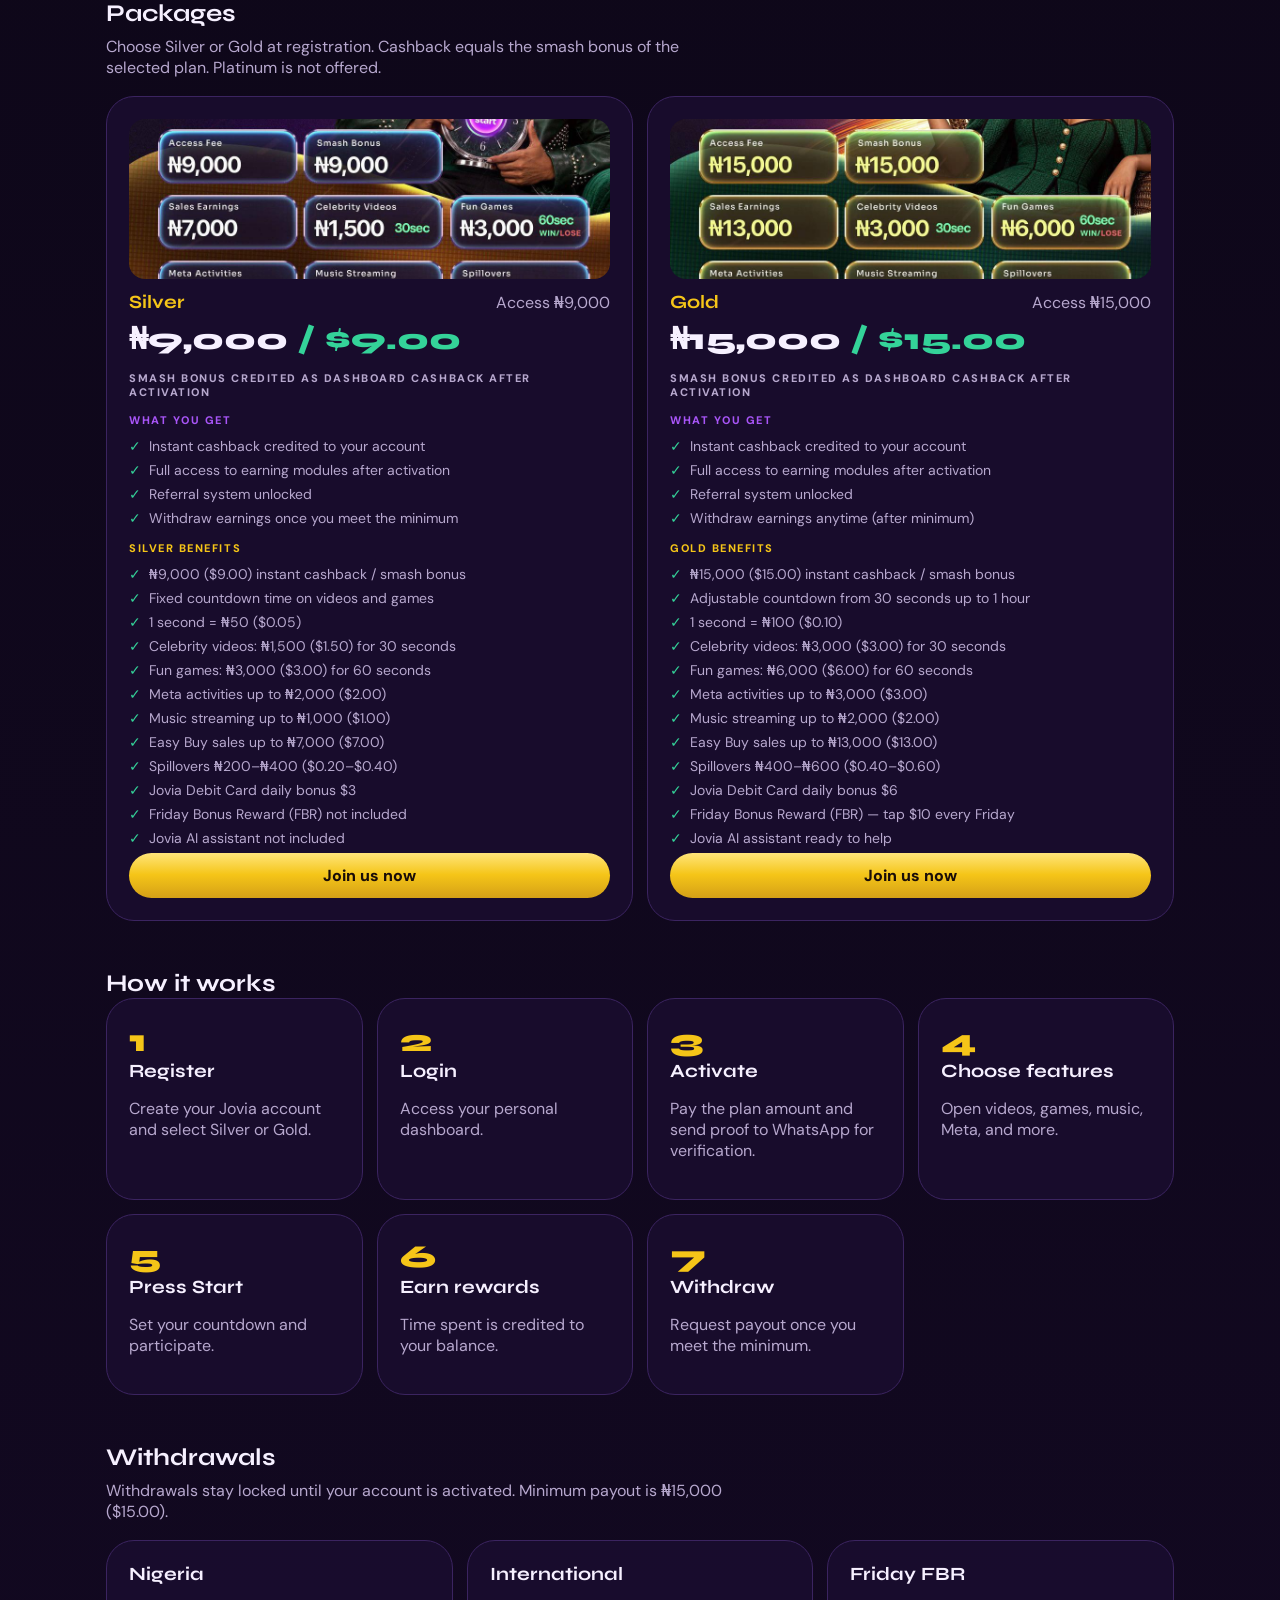
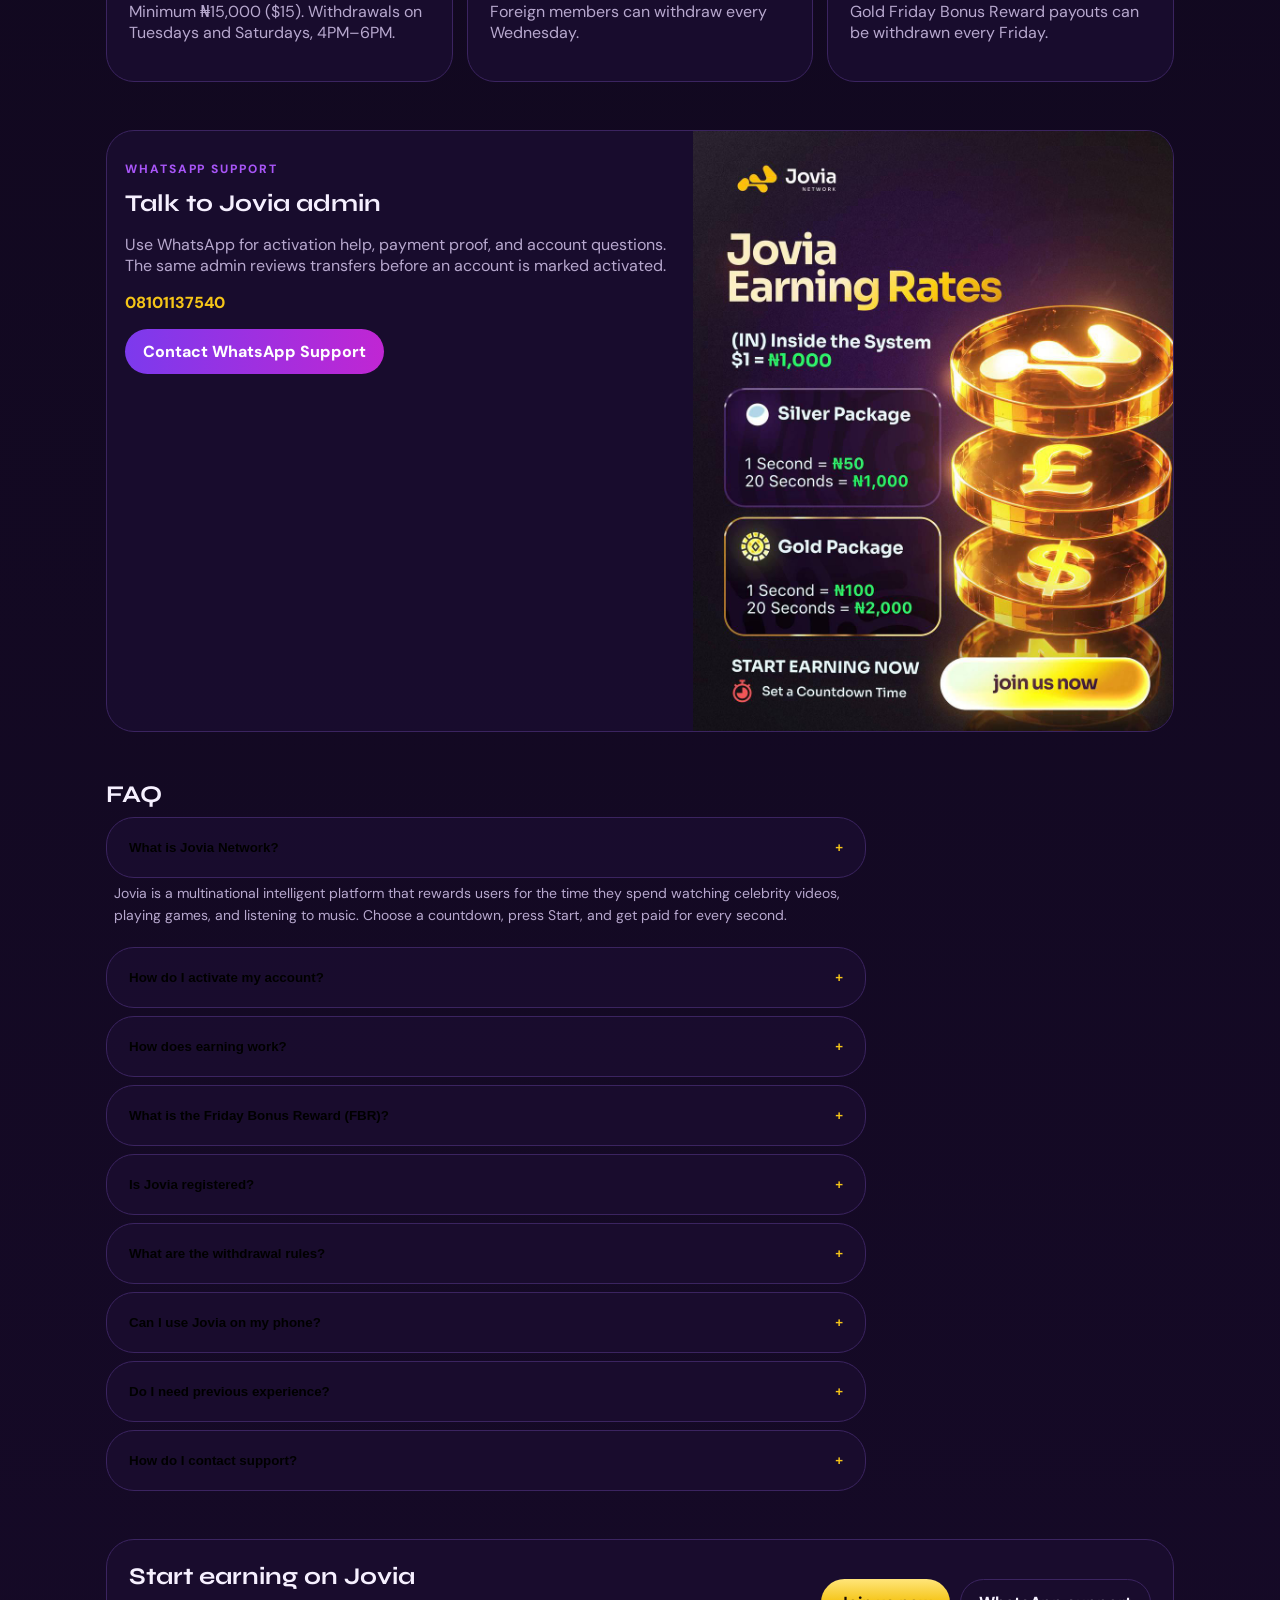
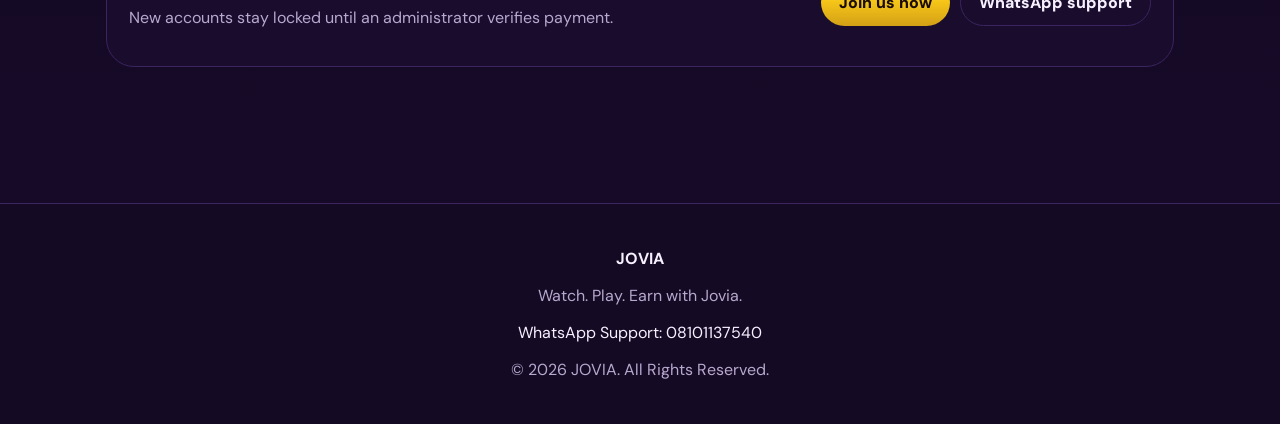
==== commit 993e0341: "Update index.html" ====
--- a/index.html
+++ b/index.html
@@ -31,7 +31,7 @@
         <div class="cta">
           <a class="gold-btn" href="register.html">Create account</a>
           <a class="ghost-btn" href="login.html">Login</a>
-          <a class="ghost-btn" href="https://wa.me/2347086862033" target="_blank" rel="noopener">Contact WhatsApp Support</a>
+          <a class="ghost-btn" href="https://wa.me/2348101137540" target="_blank" rel="noopener">Contact WhatsApp Support</a>
         </div>
       </div>
       <img src="images/1000032017.jpg" alt="Welcome to Jovia" />
@@ -182,8 +182,8 @@
           <p class="badge">WhatsApp support</p>
           <h2>Talk to Jovia admin</h2>
           <p class="muted">Use WhatsApp for activation help, payment proof, and account questions. The same admin reviews transfers before an account is marked activated.</p>
-          <p class="gold-text">07086862033</p>
-          <a class="violet-btn" href="https://wa.me/2347086862033" target="_blank" rel="noopener">Contact WhatsApp Support</a>
+          <p class="gold-text">08101137540</p>
+          <a class="violet-btn" href="https://wa.me/2348101137540" target="_blank" rel="noopener">Contact WhatsApp Support</a>
         </div>
         <img src="images/1000032024.jpg" alt="Jovia support">
       </div>
@@ -208,7 +208,7 @@
       <button class="card faq" type="button" onclick="this.nextElementSibling.classList.toggle('hidden')">Do I need previous experience? <span>+</span></button>
       <p class="faq-a hidden">No. Set a countdown, press Start, and participate. Skill Verse is available if you want to learn high-income digital skills while you earn.</p>
       <button class="card faq" type="button" onclick="this.nextElementSibling.classList.toggle('hidden')">How do I contact support? <span>+</span></button>
-      <p class="faq-a hidden">Use WhatsApp support at 07086862033 for activation help, payment proof, and account questions.</p>
+      <p class="faq-a hidden">Use WhatsApp support at 08101137540 for activation help, payment proof, and account questions.</p>
     </section>
 
     <section class="sec">
@@ -219,7 +219,7 @@
         </div>
         <div class="cta" style="margin:0">
           <a class="gold-btn" href="register.html">Join us now</a>
-          <a class="ghost-btn" href="https://wa.me/2347086862033" target="_blank" rel="noopener">WhatsApp support</a>
+          <a class="ghost-btn" href="https://wa.me/2348101137540" target="_blank" rel="noopener">WhatsApp support</a>
         </div>
       </div>
     </section>
@@ -228,11 +228,11 @@
   <footer>
     <p><strong>JOVIA</strong></p>
     <p class="muted">Watch. Play. Earn with Jovia.</p>
-    <p>WhatsApp Support: <a href="https://wa.me/2347086862033">07086862033</a></p>
+    <p>WhatsApp Support: <a href="https://wa.me/2348101137540">08101137540</a></p>
     <p class="muted">© 2026 JOVIA. All Rights Reserved.</p>
   </footer>
   <div id="toast" class="toast home hidden"></div>
   <script src="script.js"></script>
   <script>startFeed("home");</script>
 </body>
-</html>
+  </html>
--- a/style.css
+++ b/style.css
@@ -306,6 +306,4 @@
   .hide-sm { display: inline-flex; }
   .split, .support { grid-template-columns: 1.1fr .9fr; }
   .support img { height: 100%; }
-}
-
-
+       }
